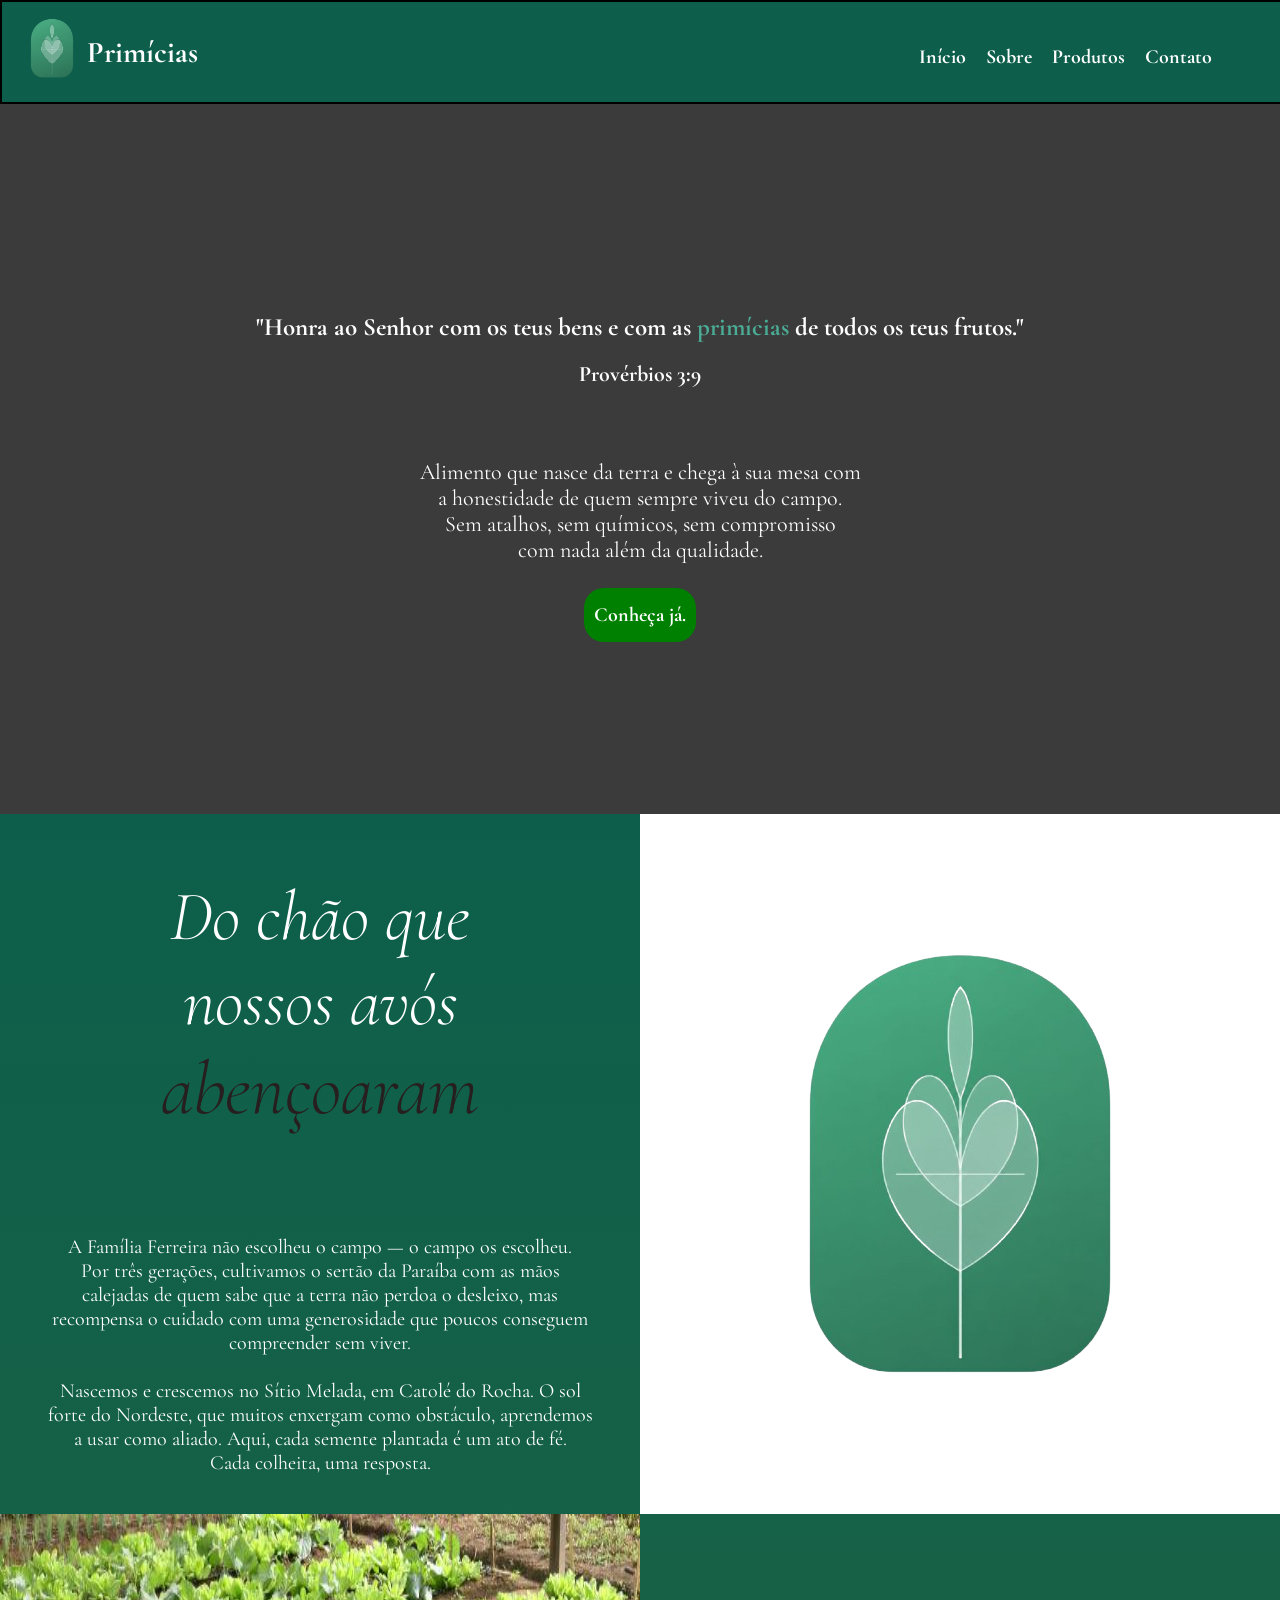
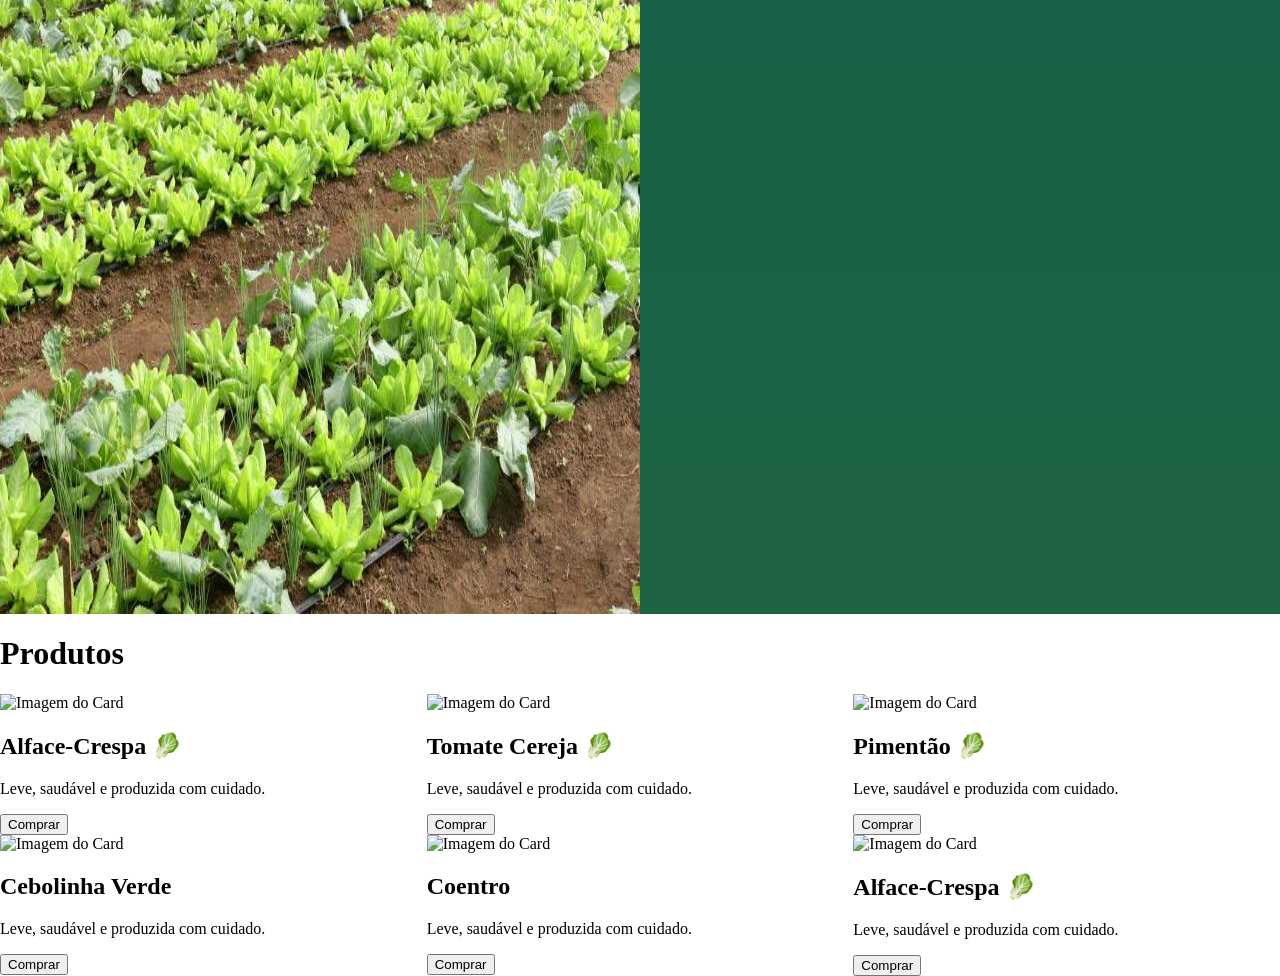
==== projeto/index.html @ 9769f923 "Base do Site" ====
<!DOCTYPE html>
<html lang="pt-br">
<head>

    <meta charset="UTF-8">
    <meta name="viewport" content="width=device-width, initial-scale=1.0">
    <title>Primícias</title>
    <link rel="stylesheet" href="style.css">
    
    <!-- FAVICON -->
    <link rel="icon" type="image/x-icon" href="assets/img/favicon.ico">
    <link rel="apple-touch-icon" href="assets/img/favicon.ico">
    
    <!-- IMPORTAÇÃO DA FONTE -->
    <link href="https://fonts.googleapis.com/css2?family=Cormorant+Garamond:ital,wght@0,300;0,400;0,500;0,600;0,700;1,300;1,400;1,500&family=Inter:wght@300;400;500;600&display=swap" rel="stylesheet">

</head>

<body>

    <header>

        <div class="identidade">
            <img src="assets/img/logo.png" alt="Logo - Primícias" class="logo">
            <h1>Primícias</h1>
        </div>

        <!-- MENU DE OPÇÕES -->
        <nav class="menu"> 
            <ul class="opcoes">
                <li><a href="#inicio">Início</a></li>
                <li><a href="#sobre">Sobre</a></li>
                <li><a href="#produtos">Produtos</a></li>
                <li><a href="#contato">Contato</a></li>
            </ul>
        </nav>

    </header>

    <main>    
        <section class="banner">

            <div class="BannerOpacidade"></div>
            <div class="bannerConteudo">
                <h1>"Honra ao Senhor com os teus bens e com as <span>primícias</span> de todos os teus frutos."</h1>
                <h2>Provérbios 3:9</h2>

                <br>

                <p>
                    Alimento que nasce da terra e chega à sua mesa com <br>
                    a honestidade de quem sempre viveu do campo. <br>
                    Sem atalhos, sem químicos, sem compromisso <br>
                    com nada além da qualidade.
                </p>
                <a class="butaoBanner">Conheça já.</a>
            </div>

        </section>
        
        <section id="sobre">

            <div class="sobre-esquerda">

                <div class="conteudo-texto">
                    <h1>
                        Do chão que <br>
                        nossos avós <br>
                        <span> abençoaram </span>
                    </h1>

                    <p text-align="justify">
                        A Família Ferreira não escolheu o campo — o campo os escolheu. <br>
                        Por três gerações, cultivamos o sertão da Paraíba com as mãos <br>
                        calejadas de quem sabe que a terra não perdoa o desleixo, mas <br>
                        recompensa o cuidado com uma generosidade que poucos conseguem <br>
                        compreender sem viver. <br>

                        <br>

                        Nascemos e crescemos no Sítio Melada, em Catolé do Rocha. O sol <br>
                        forte do Nordeste, que muitos enxergam como obstáculo, aprendemos <br>
                        a usar como aliado. Aqui, cada semente plantada é um ato de fé. <br>
                        Cada colheita, uma resposta.

                        <br>
                        <br>

                    </p>

                </div>

                <div class="conteudo-imagem-esquerda">
                        <img src="assets/img/horta.jpg" alt="Imagem do Sobre" class="sobre-imagem">
                </div>

            </div>

            <div class="sobre-direita">

                <div class="conteudo-imagem-direita">
                    <img src="assets/img/logo.png" alt="logo" class="sobre-imagem">
                </div>

                <div class="conteudo-texto">

                </div>

            </div>

        </section>

        <h1>Produtos</h1>
        <section id="produtos" class="cards-container">
            <div class="card">
                <img src="https://placeholder.com" alt="Imagem do Card" class="card-img">
                <div class="card-body">
                    <h2 class="card-title">Alface-Crespa 🥬</h2>
                    <p class="card-text">Leve, saudável e produzida com cuidado.</p>
                    <button class="card-btn">Comprar</button>
                </div>
            </div>

            <div class="card">
                <img src="https://placeholder.com" alt="Imagem do Card" class="card-img">
                <div class="card-body">
                    <h2 class="card-title">Tomate Cereja 🥬</h2>
                    <p class="card-text">Leve, saudável e produzida com cuidado.</p>
                    <button class="card-btn">Comprar</button>
                </div>
            </div>

            <div class="card">
                <img src="https://placeholder.com" alt="Imagem do Card" class="card-img">
                <div class="card-body">
                    <h2 class="card-title">Pimentão 🥬</h2>
                    <p class="card-text">Leve, saudável e produzida com cuidado.</p>
                    <button class="card-btn">Comprar</button>
                </div>
            </div>

            <div class="card">
                <img src="https://placeholder.com" alt="Imagem do Card" class="card-img">
                <div class="card-body">
                    <h2 class="card-title">Cebolinha Verde</h2>
                    <p class="card-text">Leve, saudável e produzida com cuidado.</p>
                    <button class="card-btn">Comprar</button>
                </div>
            </div>

            <div class="card">
                <img src="https://placeholder.com" alt="Imagem do Card" class="card-img">
                <div class="card-body">
                    <h2 class="card-title">Coentro</h2>
                    <p class="card-text">Leve, saudável e produzida com cuidado.</p>
                    <button class="card-btn">Comprar</button>
                </div>
            </div>

            <div class="card">
                <img src="https://placeholder.com" alt="Imagem do Card" class="card-img">
                <div class="card-body">
                    <h2 class="card-title">Alface-Crespa 🥬</h2>
                    <p class="card-text">Leve, saudável e produzida com cuidado.</p>
                    <button class="card-btn">Comprar</button>
                </div>
            </div>


        </section>

    </main>
    
</body>
</html>
---- projeto/style.css ----
@import url('https://fonts.googleapis.com/css2?family=Cormorant+Garamond:ital,wght@0,300;0,400;0,500;0,600;0,700;1,300;1,400;1,500&family=Inter:wght@300;400;500;600&display=swap');

body {
    background-color: white;
    width: 100vw;
    height: 100vh;
    margin: 0;
    padding: 0;
}

header {
    width: 100%;
    height: 10%;
    background: #0d5f4b;
    display: flex;
    align-items: center;
    justify-content: center;
    justify-content: space-between;
    padding: 5px 0px;
    z-index: 1000;
    position: sticky;
    top: 0;
    border: solid 2px black;
}

header img {
    width: 70px;
    height: 70px;
}

header h1 {
    color: white;
    font-family: 'Cormorant Garamond', serif;
    font-size: 30px;
}

.identidade {
    display: flex;
    padding: 5px;
    margin: 10px;
    justify-content: space-between;
}

.menu .opcoes {
    display: flex;
    align-items: center;
    position: relative;
    list-style: none;
    margin-right: 60px;
}

.menu .opcoes li a {
    border-radius: 15px;
    color: white;
    font-family: 'Cormorant Garamond', serif;
    text-decoration: none;
    padding: 5px 10px;
    display: block;
    margin-top: 10px;
    font-weight: bold;
    font-size: 20px;
    transition: 0.5s;
}

.menu .opcoes li a:hover {
    background-color: rgba(94, 92, 92, 0.493);
}

main {
    width: 100%;
    height: 100%;
}

.banner {
   position: relative;
   background-image: url(https://thumbs.dreamstime.com/b/verduras-vivas-vibrantes-bem-empilhadas-em-prateleiras-geleiras-geladeiras-de-supermercado-podem-ser-usadas-como-banner-ou-imagem-366500392.jpg);
   background-size: cover;
   background-position: center;
   background-repeat: no-repeat;
   min-height: 700px;
   width: 100%;
   display: flex;
   justify-content: center;
   align-items: center;
   margin-left: 0px;
   padding: 5px 0px;

}

.BannerOpacidade {
    position: absolute;
    min-height: 700px;
    width: 100%;
    background-color: rgba(0, 0, 0, 0.767);
    z-index: 1;
    padding: 5px 0px;
}

.bannerConteudo {
    color: white;
    font-family: 'Cormorant Garamond', serif;
    text-align: center;
    z-index: 2;
}

.bannerConteudo h1 {
    font-size: 25px;
    margin-bottom: 10px;
}

.bannerConteudo h2 {
    font-size: 22px;
    margin-bottom: 30px;
}

.bannerConteudo span {
    color: #4bac96;
}

.bannerConteudo p {
    font-size: 22px;
    margin-bottom: 40px;
}

.butaoBanner {
    background-color: green;
    font-size: 20px;
    font-weight: bold;
    padding: 15px 10px;
    border-radius: 20px;
    text-decoration: none;
    transition: 0.5s ease;
}

.butaoBanner:hover {
    background-color: rgb(2, 71, 2);
    padding: 17px 12px;
    cursor: pointer;
}

#sobre{
    width: 100%;
    min-height: 1400px;
    display: grid;
    grid-template-columns: 1fr 1fr;
    text-align: center;

    background: linear-gradient(#0d5f4b, #1e6343);
}

#sobre .esquerda {
    display: flex;
    align-items: center;
    justify-content: center;
    padding: 20px;
}

#sobre .conteudo-texto p{
    width: 100%;
    height: 50%;
    align-content: center;
    color: white;
    font-size: 20px;
    font-family: 'Cormorant Garamond', serif;
}

#sobre .conteudo-texto h1{
    align-content: center;
    color: white;
    margin-bottom: 100px;
    margin-top: 60px;
    font-size: 70px;
    font-family: 'Cormorant Garamond', serif;
    font-style: italic;
    font-weight: 300;
}

#sobre .conteudo-texto h1 span{
    align-content: center;
    color: rgb(39, 31, 31);
    margin-bottom: 60px;
    margin-top: 60px;
    font-size: 75px;
    font-family: 'Cormorant Garamond', serif;
    font-style: italic;
    font-weight: 300;
}

#sobre .conteudo-imagem-esquerda{
    width: 100%;
    height: 50%;
    align-content: center;

    margin-top: -5px;
}

#sobre .conteudo-imagem-esquerda img{
    width: 100%;
    height: 100%;
}

#sobre .direita {
    display: flex;
    align-content: center;
    justify-content: center;
    padding: 20px;
    background-color: white;
}

#sobre .conteudo-imagem-direita{
    width: 100%;
    height: 50%;
    background-color: white;
    align-content: center;
}

#produtos{
    display: grid;
    grid-template-columns: 1fr 1fr 1fr;
}
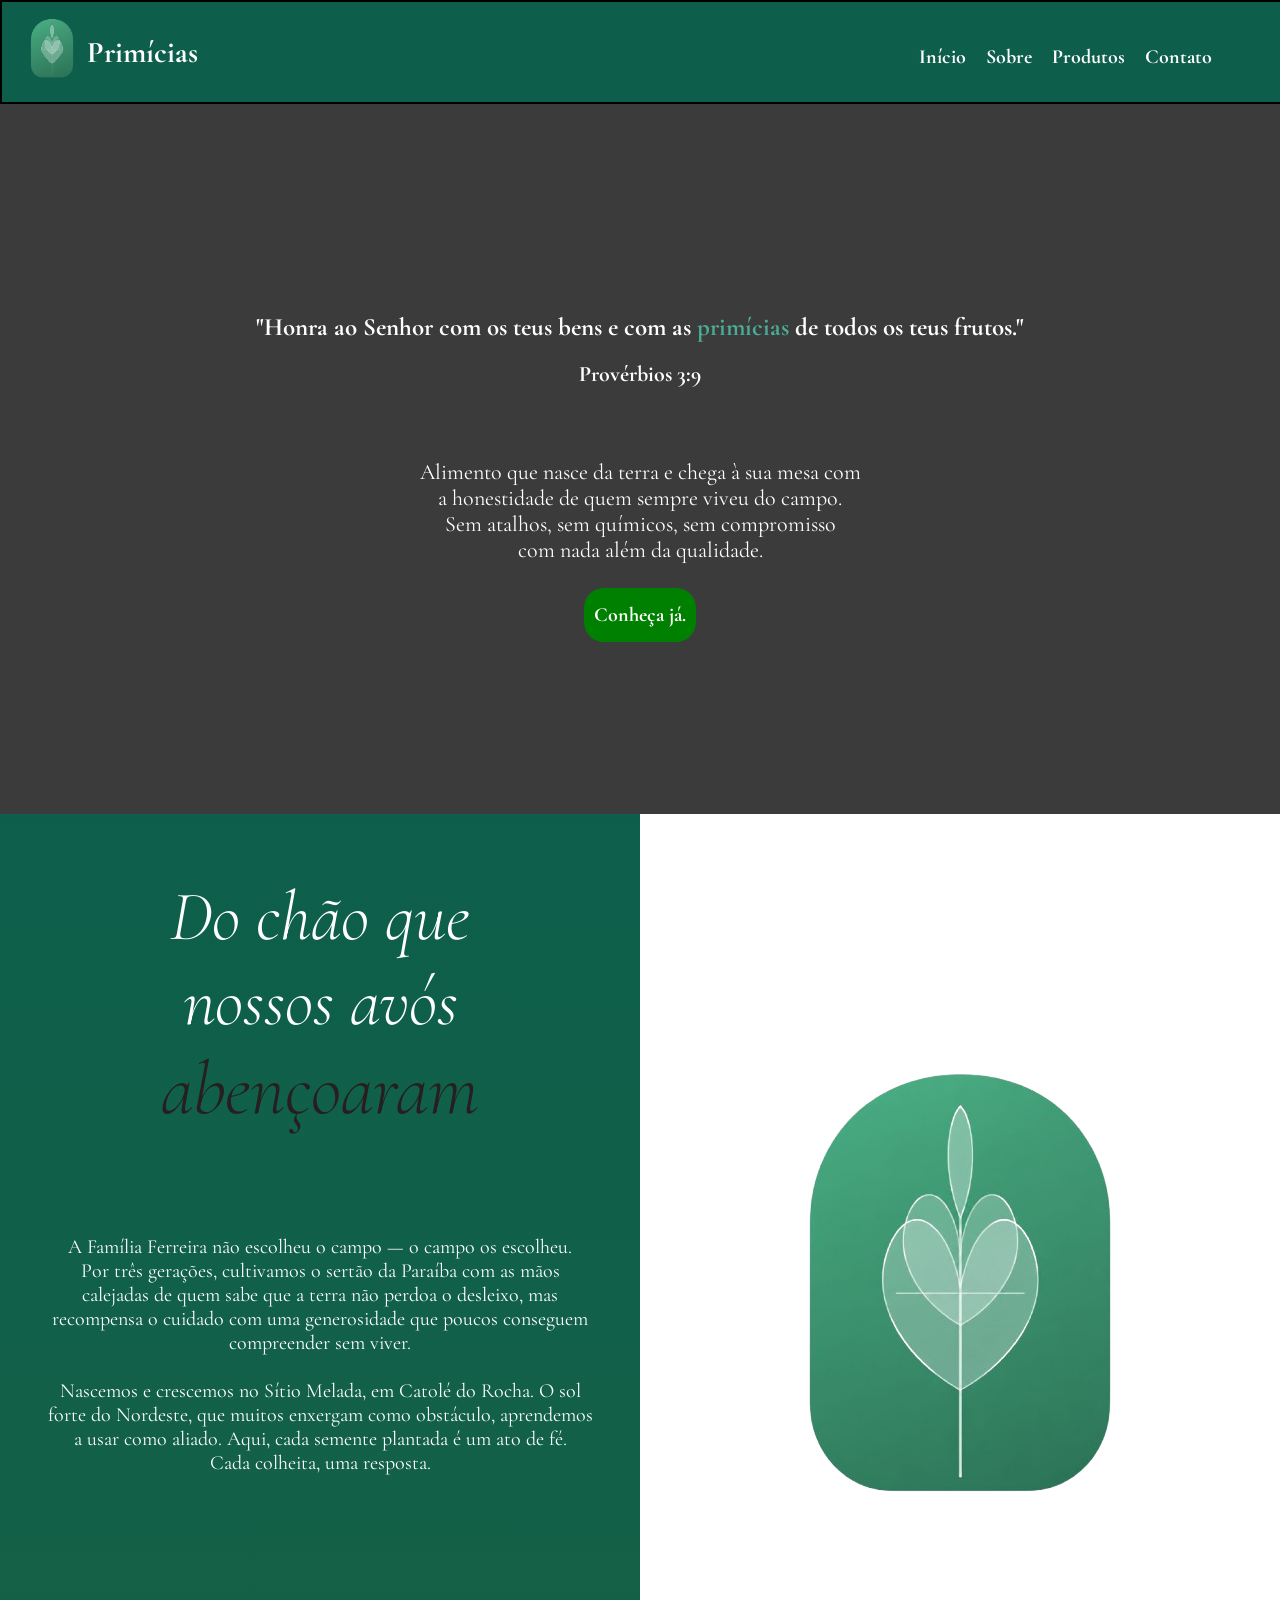
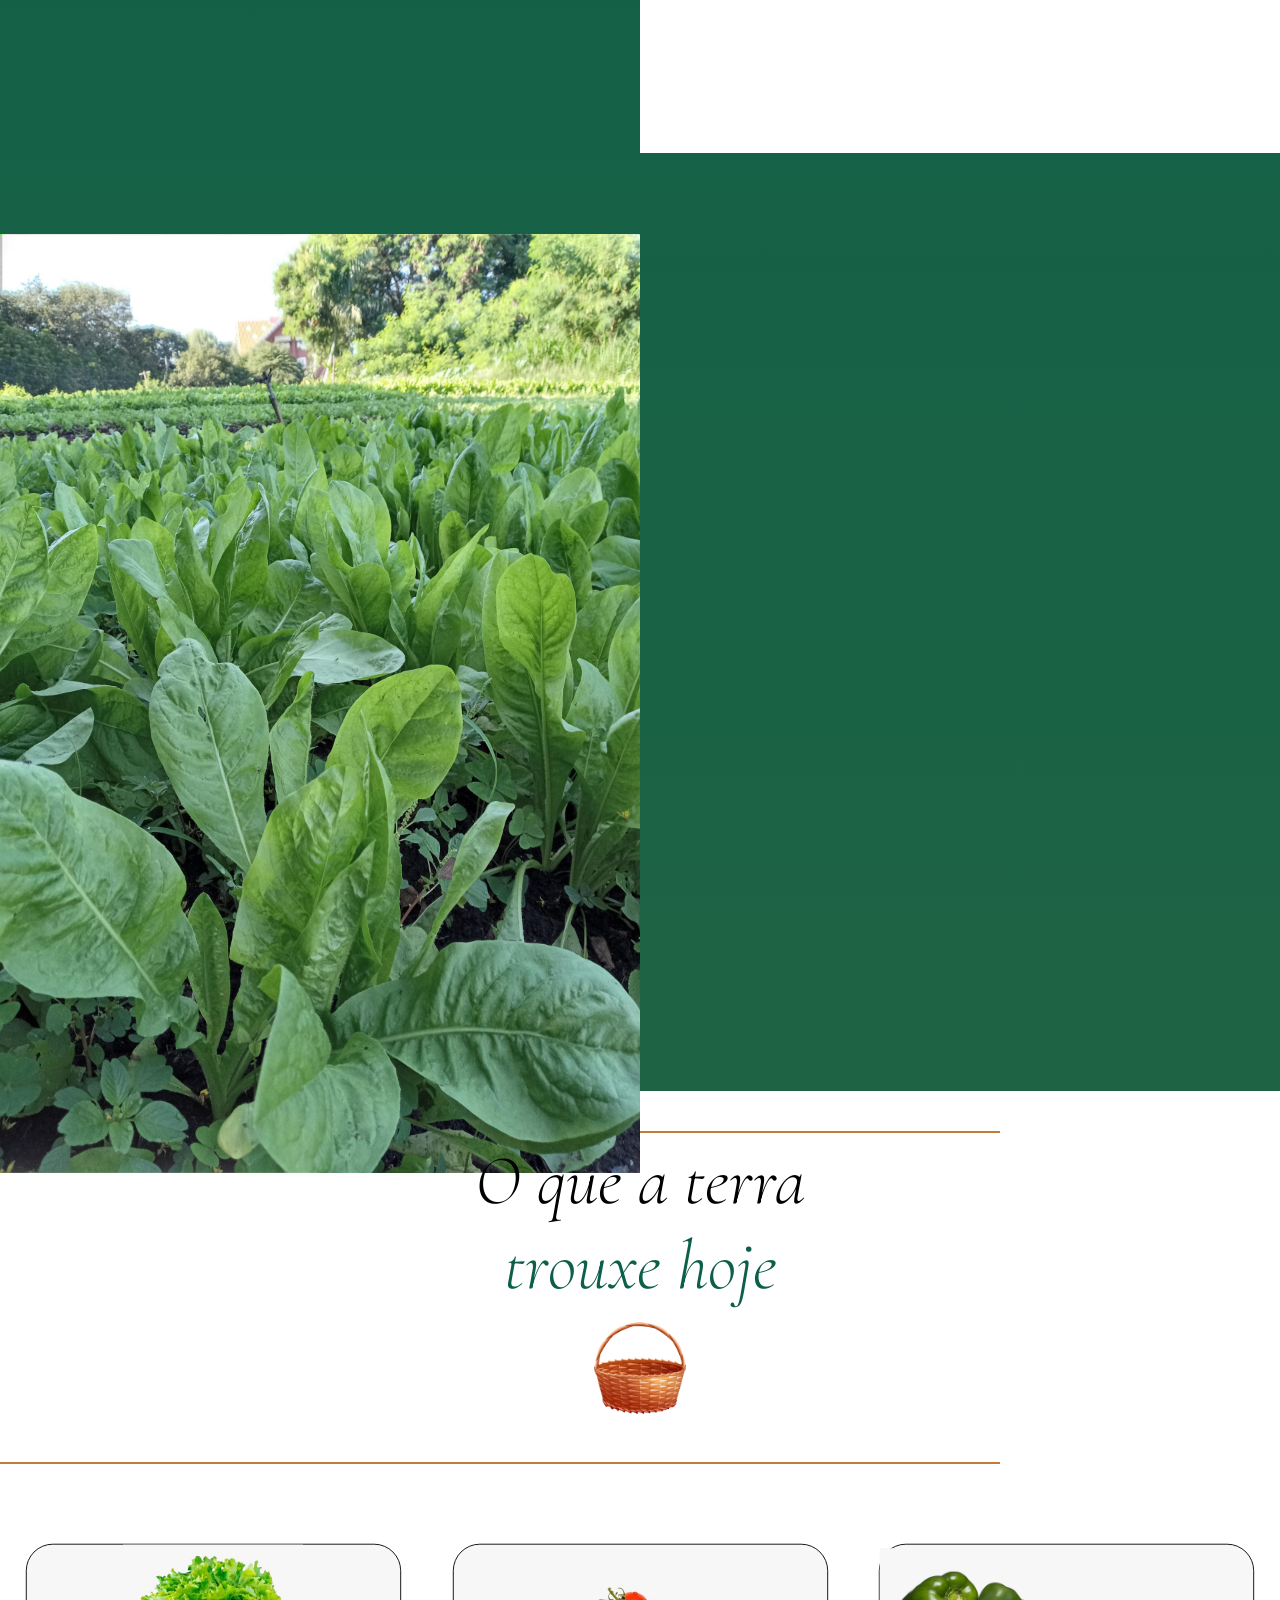
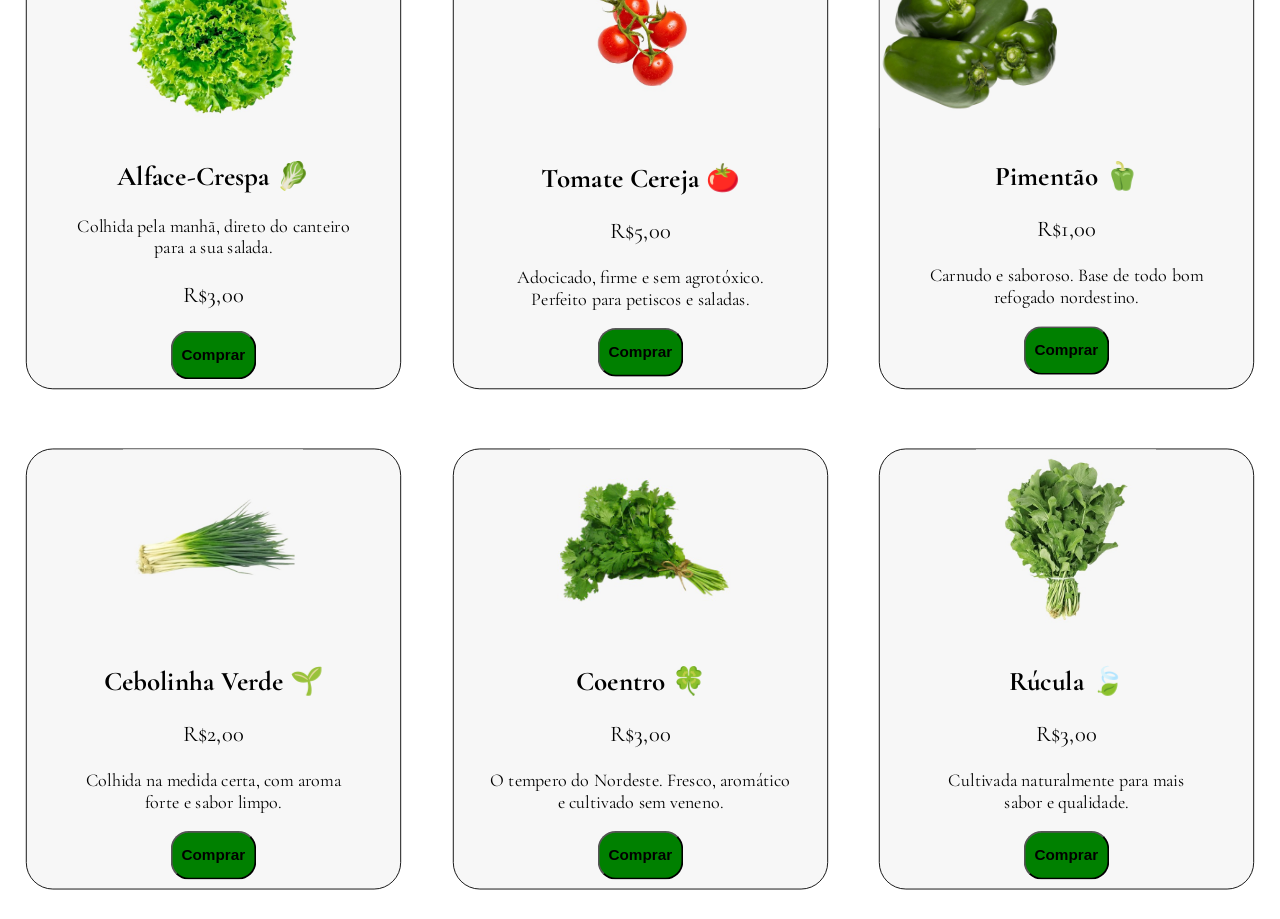
==== commit 65746afd: "quase pronto" ====
--- a/projeto/index.html
+++ b/projeto/index.html
@@ -38,6 +38,7 @@
     </header>
 
     <main>    
+
         <section class="banner">
 
             <div class="BannerOpacidade"></div>
@@ -110,62 +111,88 @@
 
         </section>
 
-        <h1>Produtos</h1>
-        <section id="produtos" class="cards-container">
-            <div class="card">
-                <img src="https://placeholder.com" alt="Imagem do Card" class="card-img">
+        <div class="produtos">
+
+            <div class="linha">
+                <p></p>
+            </div>
+
+            <h1 id="produtos">
+                O que a terra <br>
+                <span>trouxe hoje</span>
+            </h1>
+            <img src="assets/img/cesta.png" alt="Cesta" id="cesta">
+
+            <div class="linha">
+                <p></p>
+            </div>
+
+        </div>
+
+        <section class="cards-container">
+
+            <div class="card">
+                <img src="assets/img/alface.jpeg" width="300" class="card-img">
                 <div class="card-body">
                     <h2 class="card-title">Alface-Crespa 🥬</h2>
-                    <p class="card-text">Leve, saudável e produzida com cuidado.</p>
-                    <button class="card-btn">Comprar</button>
-                </div>
-            </div>
-
-            <div class="card">
-                <img src="https://placeholder.com" alt="Imagem do Card" class="card-img">
-                <div class="card-body">
-                    <h2 class="card-title">Tomate Cereja 🥬</h2>
-                    <p class="card-text">Leve, saudável e produzida com cuidado.</p>
-                    <button class="card-btn">Comprar</button>
-                </div>
-            </div>
-
-            <div class="card">
-                <img src="https://placeholder.com" alt="Imagem do Card" class="card-img">
-                <div class="card-body">
-                    <h2 class="card-title">Pimentão 🥬</h2>
-                    <p class="card-text">Leve, saudável e produzida com cuidado.</p>
-                    <button class="card-btn">Comprar</button>
-                </div>
-            </div>
-
-            <div class="card">
-                <img src="https://placeholder.com" alt="Imagem do Card" class="card-img">
-                <div class="card-body">
-                    <h2 class="card-title">Cebolinha Verde</h2>
-                    <p class="card-text">Leve, saudável e produzida com cuidado.</p>
-                    <button class="card-btn">Comprar</button>
-                </div>
-            </div>
-
-            <div class="card">
-                <img src="https://placeholder.com" alt="Imagem do Card" class="card-img">
-                <div class="card-body">
-                    <h2 class="card-title">Coentro</h2>
-                    <p class="card-text">Leve, saudável e produzida com cuidado.</p>
-                    <button class="card-btn">Comprar</button>
-                </div>
-            </div>
-
-            <div class="card">
-                <img src="https://placeholder.com" alt="Imagem do Card" class="card-img">
-                <div class="card-body">
-                    <h2 class="card-title">Alface-Crespa 🥬</h2>
-                    <p class="card-text">Leve, saudável e produzida com cuidado.</p>
-                    <button class="card-btn">Comprar</button>
-                </div>
-            </div>
-
+                    <p class="card-text">Colhida pela manhã, direto do canteiro <br> para a sua salada.</p>
+                    <p class="preco">R$3,00</p>
+                    <button class="card-btn">Comprar</button>
+                </div>
+            </div>
+
+            <div class="card">
+                <img src="assets/img/tomate.jpeg" alt="Imagem do Card" class="card-img">
+                <div class="card-body">
+                    <h2 class="card-title">Tomate Cereja 🍅</h2>
+                    <p class="preco">R$5,00</p>
+                    <p class="card-text">Adocicado, firme e sem agrotóxico. <br> Perfeito para petiscos e saladas. </p>
+                    <button class="card-btn">Comprar</button>
+                </div>
+            </div>
+
+            <div class="card">
+                <div class= "card-img">
+                    <img src="assets/img/pimentao.jpeg" class="card-img">
+                </div>
+                <div class="card-body">
+                    <h2 class="card-title">Pimentão 🫑</h2>
+                    <p class="preco">R$1,00</p>
+                    <p class="card-text">Carnudo e saboroso. Base de todo bom  <br> refogado nordestino.</p>
+                    <button class="card-btn">Comprar</button>
+                </div>
+            </div>
+
+            <div class="card">
+                <img src="assets/img/cebolinha.jpeg" alt="Imagem do Card" class="card-img">
+                    <div class="card-body">
+                        <h2 class="card-title">Cebolinha Verde 🌱</h2>
+                        <p class="preco">R$2,00</p>
+                        <p class="card-text">Colhida na medida certa, com aroma <br> forte e sabor limpo.</p>
+                        <button class="card-btn">Comprar</button>
+                    </div>
+            </div>
+
+            <div class="card">
+                <img src="assets/img/coentro.jpeg" class="card-img">
+                <div class="card-body">
+                    <h2 class="card-title">Coentro 🍀</h2>
+                    <p class="preco">R$3,00</p>
+                    <p class="card-text">O tempero do Nordeste. Fresco, aromático <br> e cultivado sem veneno.</p>
+                    <button class="card-btn">Comprar</button>
+                </div>
+            </div>
+
+            <div class="card">
+                <img src="assets/img/rucula.jpeg" class="card-img">
+                <div class="card-body">
+                    <h2 class="card-title">Rúcula 🍃</h2>
+                    <p class="preco">R$3,00</p>
+                    <p class="card-text">Cultivada naturalmente para mais <br> sabor e qualidade.</p>
+                    <button class="card-btn">Comprar</button>
+                    
+                </div>
+            </div>
 
         </section>
 
--- a/projeto/style.css
+++ b/projeto/style.css
@@ -191,7 +191,7 @@
     height: 50%;
     align-content: center;
 
-    margin-top: -5px;
+    margin-top: 335px;
 }
 
 #sobre .conteudo-imagem-esquerda img{
@@ -214,8 +214,98 @@
     align-content: center;
 }
 
-#produtos{
+.produtos {
+    text-align: center;
+    justify-items: center;
+}
+
+.linha {
+    width: 1000px;
+    height: 2px;
+    background-color: #C47B3A;
+
+    margin-top: 40px;
+    margin-bottom: 5px;
+}
+
+#produtos {
+    text-align: center;
+    font-family: 'Cormorant Garamond', serif;
+    font-size: 70px;
+    font-style: italic;
+    font-weight: 300;
+
+    margin-top: 5px;
+    margin-bottom: 10px;
+
+}
+
+#produtos span{
+    color: #0d5f4b;
+}
+
+#cesta {
+    width: 100px;
+    height: 100px;
+    text-align: center;
+}
+
+.cards-container{
     display: grid;
     grid-template-columns: 1fr 1fr 1fr;
-}
-
+
+    margin-top: 50px;
+}
+
+.card {
+    align-content: center;
+    justify-items: center;
+    text-align: center;
+    border-radius: 30px;
+    margin: 5px;
+    background-color: #F7F7F7;
+    border: solid 1px black;
+
+    scale: 0.9;
+
+}
+
+.card:hover {
+    scale: 1;
+}
+
+.card-body {
+    justify-content: center;
+    align-content: center;
+    justify-items: center;
+    padding: 10px;
+
+    font-family: 'Cormorant Garamond', serif;
+    font-size: 20px
+}
+
+.preco {
+    font-size: 25px;
+    font-weight: 400;
+}
+
+.card-img{
+    width: 200px;
+    height: 200px;
+}
+
+.card-btn {
+    background-color: green;
+    font-size: 17px;
+    font-weight: bold;
+    padding: 15px 10px;
+    border-radius: 20px;
+    align-items: center;
+    transition: 0.5s ease;
+}
+
+.card-btn:hover{
+    background-color: rgb(33, 146, 33);
+    scale: 1.1;
+    cursor: pointer;
+}
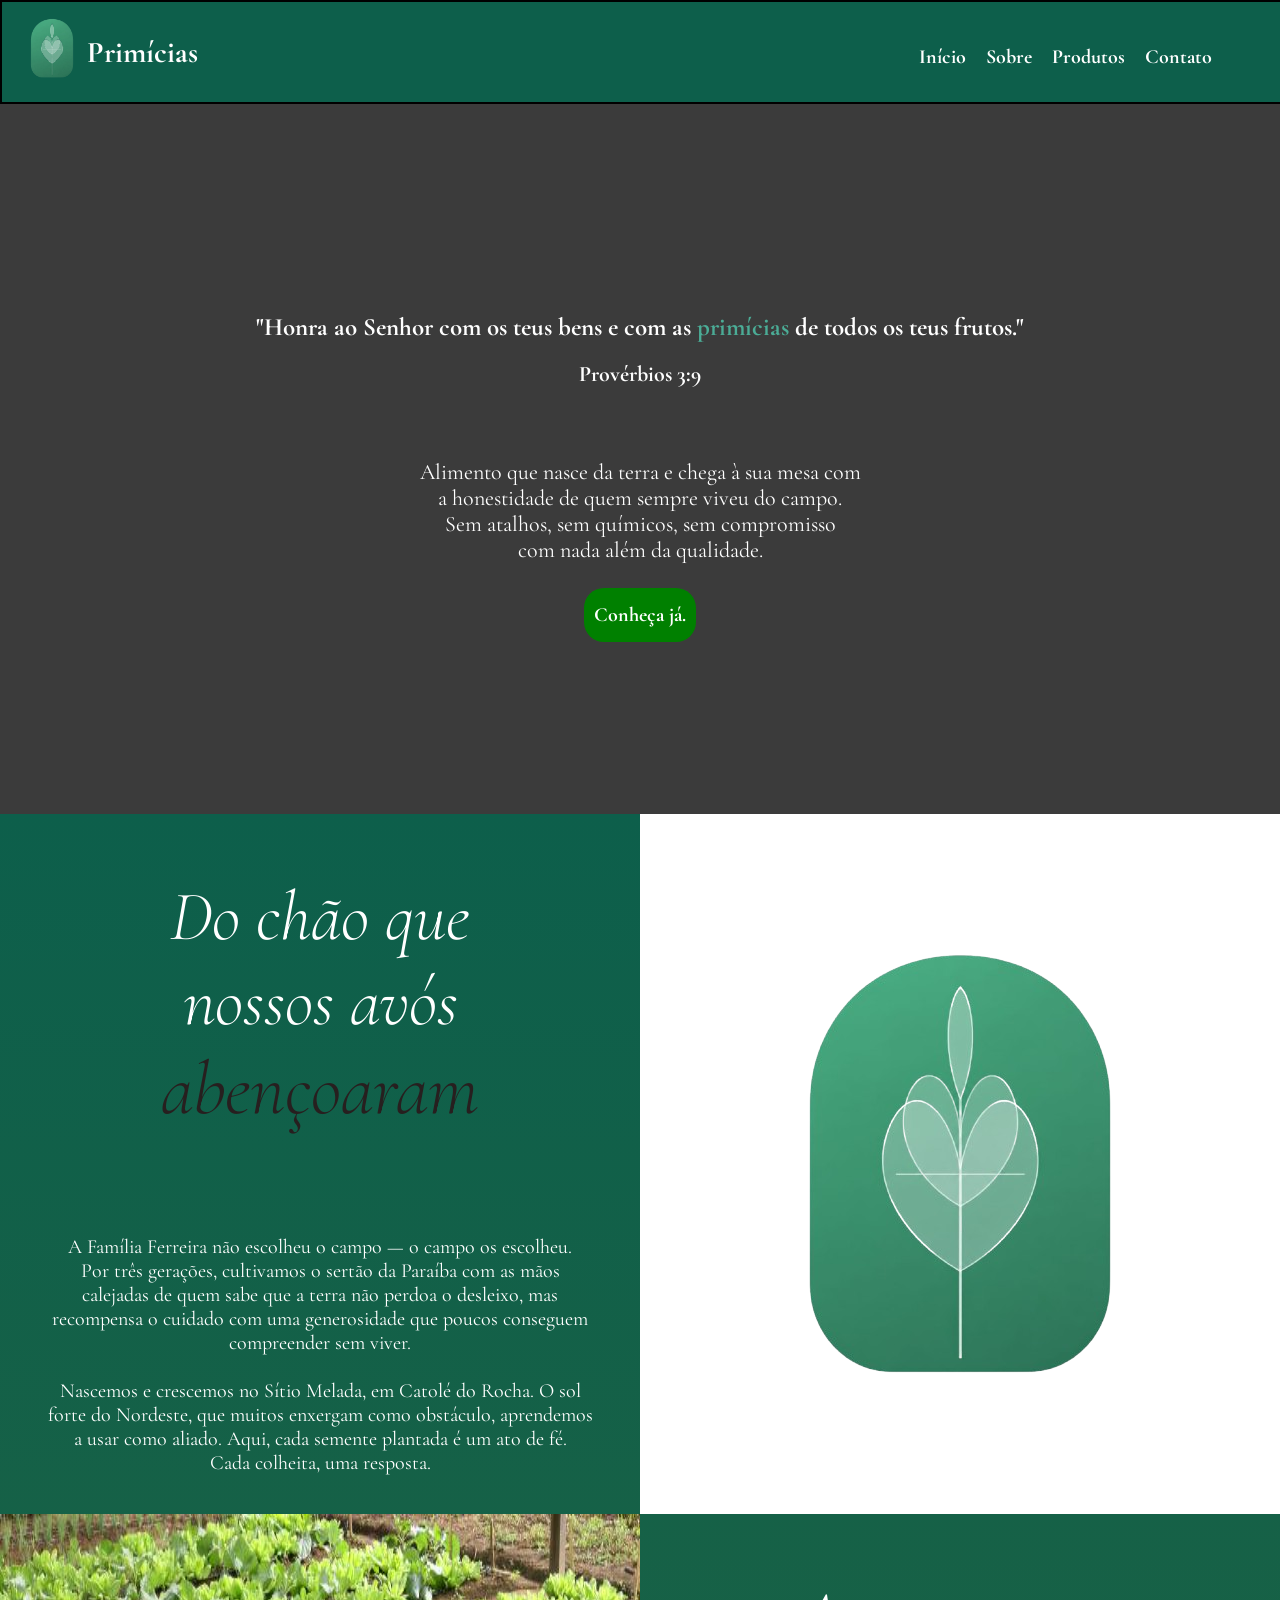
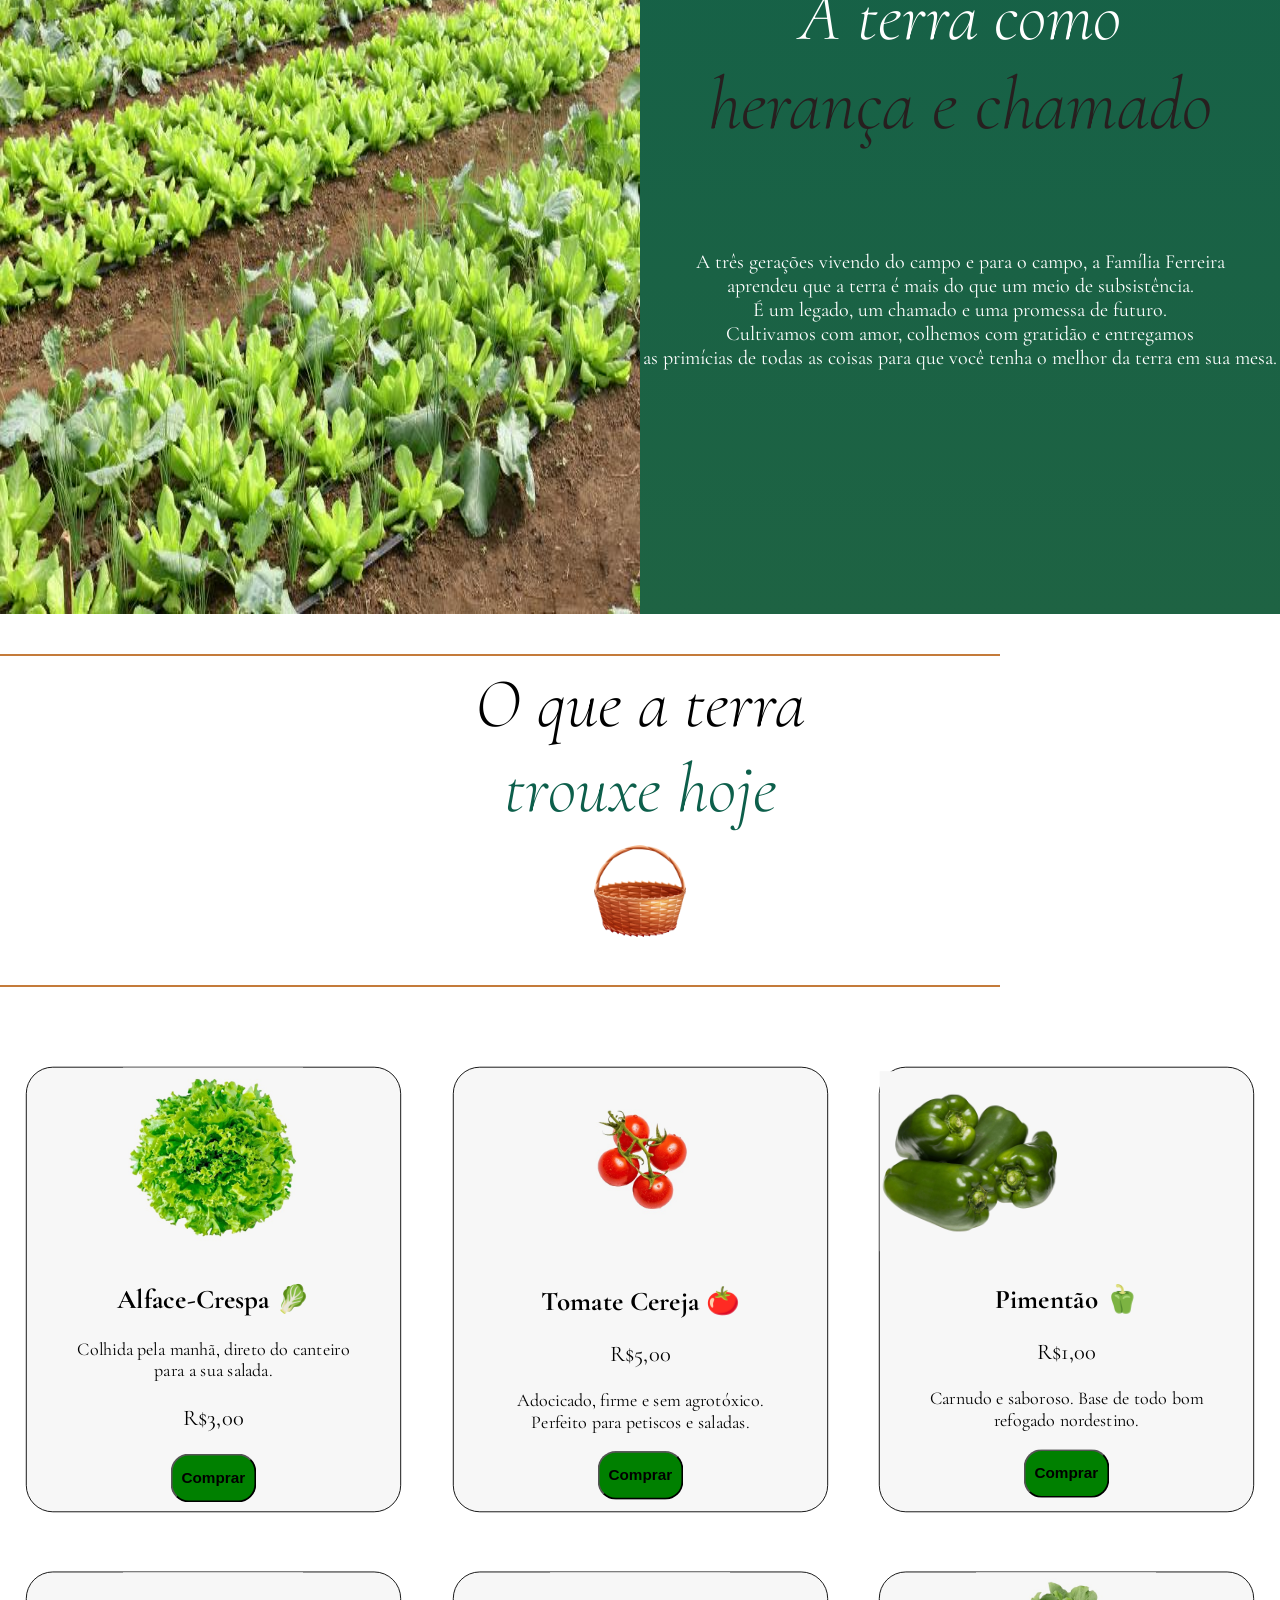
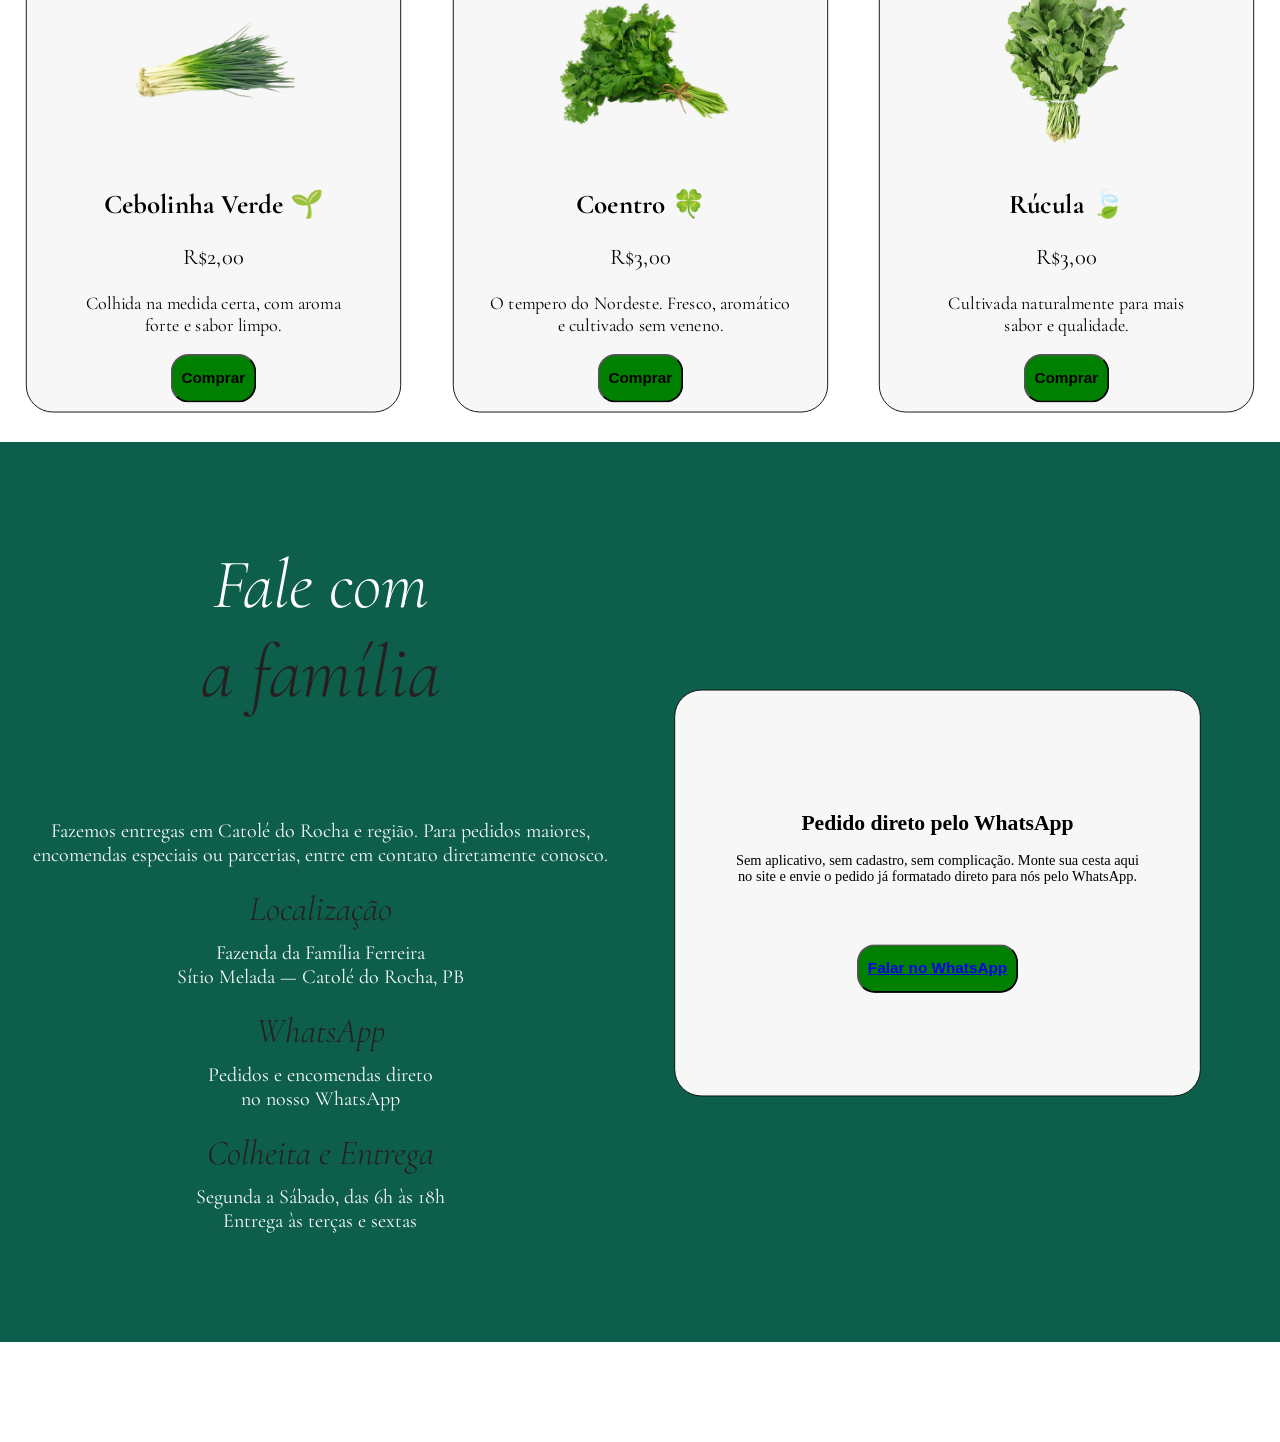
==== commit de473f6c: "versao final (sem respansividade)" ====
--- a/projeto/index.html
+++ b/projeto/index.html
@@ -39,6 +39,7 @@
 
     <main>    
 
+        <!-- BANNER -->
         <section class="banner">
 
             <div class="BannerOpacidade"></div>
@@ -58,9 +59,12 @@
             </div>
 
         </section>
-        
+
+
+        <!-- SESSÃO - SOBRE -->
         <section id="sobre">
-
+            
+            <!-- SOBRE - ESQUERDA -->
             <div class="sobre-esquerda">
 
                 <div class="conteudo-texto">
@@ -97,6 +101,7 @@
 
             </div>
 
+            <!-- SOBRE - DIREITA -->
             <div class="sobre-direita">
 
                 <div class="conteudo-imagem-direita">
@@ -104,6 +109,19 @@
                 </div>
 
                 <div class="conteudo-texto">
+
+                    <h1>
+                        A terra como <br>
+                        <span>herança e chamado</span>
+                    </h1>
+
+                    <p>
+                        A três gerações vivendo do campo e para o campo, a Família Ferreira <br>
+                        aprendeu que a terra é mais do que um meio de subsistência. <br>
+                        É um legado, um chamado e uma promessa de futuro. <br>
+                        Cultivamos com amor, colhemos com gratidão e entregamos <br>
+                        as primícias de todas as coisas para que você tenha o melhor da terra em sua mesa.
+                    </p>
 
                 </div>
 
@@ -196,6 +214,65 @@
 
         </section>
 
+        <section id="contato">
+
+            <div class="contato-esquerda">
+
+                <div class="conteudo-texto">
+
+                    <h1>
+                        Fale com <br>
+                        <span>a família</span>
+                    </h1>
+
+                    <p>
+                        Fazemos entregas em Catolé do Rocha e região. Para pedidos maiores, <br>
+                        encomendas especiais ou parcerias, entre em contato diretamente conosco. <br>
+                    </p>
+
+                    <h2>Localização</h2>
+                    <p>
+                        Fazenda da Família Ferreira <br>
+                        Sítio Melada — Catolé do Rocha, PB <br>
+                    </p>
+
+                    <h2>WhatsApp</h2>
+                    <p>
+                        Pedidos e encomendas direto <br>
+                        no nosso WhatsApp <br>
+                    </p>
+
+                    <h2>Colheita e Entrega</h2>
+                    <p>
+                        Segunda a Sábado, das 6h às 18h <br>
+                        Entrega às terças e sextas <br>
+                    </p>
+
+                </div>
+
+            </div>
+
+            <div class="contato-direita">
+
+                <div class="card-contato">
+
+                    <h1>Pedido direto pelo WhatsApp</h1>
+
+                    <p>
+                        Sem aplicativo, sem cadastro, sem complicação. Monte sua cesta aqui <br>
+                        no site e envie o pedido já formatado direto para nós pelo WhatsApp. <br>
+                    </p>
+
+                    <button class="card-btn">
+                        <a href="index.html">Falar no WhatsApp</a>
+                    </button>
+
+                </div>
+
+            </div>
+
+        </section>
+
     </main>
     
 </body>
--- a/projeto/style.css
+++ b/projeto/style.css
@@ -191,7 +191,7 @@
     height: 50%;
     align-content: center;
 
-    margin-top: 335px;
+    margin-top: -5px;
 }
 
 #sobre .conteudo-imagem-esquerda img{
@@ -308,4 +308,99 @@
     background-color: rgb(33, 146, 33);
     scale: 1.1;
     cursor: pointer;
+}
+
+#contato {
+    width: 100%;
+    min-height: 900px;
+    background-color: #0d5f4b;
+    text-align: center;
+
+    display: grid;
+    grid-template-columns: 1fr 1fr;
+}
+
+.contato-esqueda {
+    display: flex;
+    align-items: center;
+    justify-content: center;
+    padding: 20px;
+
+    width: 50%;
+    height: 100%;
+}
+
+#contato .conteudo-texto {
+    width: 100%;
+    height: 100%;
+    align-content: left;
+}
+
+#contato .conteudo-texto h1{
+    align-content: center;
+    color: white;
+    margin-bottom: 100px;
+    margin-top: 100px;
+    font-size: 70px;
+    font-family: 'Cormorant Garamond', serif;
+    font-style: italic;
+    font-weight: 300;
+}
+
+#contato .conteudo-texto h1 span{
+    align-content: center;
+    color: rgb(39, 31, 31);
+    margin-top: 60px;
+    font-size: 75px;
+    font-family: 'Cormorant Garamond', serif;
+    font-style: italic;
+    font-weight: 300;
+}
+
+#contato .conteudo-texto p{
+    width: 100%;
+    height: 50%;
+    align-content: center;
+    color: white;
+    font-size: 20px;
+    font-family: 'Cormorant Garamond', serif;
+
+    margin-top: -200px;
+}
+
+#contato .conteudo-texto h2 {
+    align-content: center;
+    color: white;
+    margin-bottom: 10px;
+    margin-top: -200px;
+    font-size: 35px;
+    font-family: 'Cormorant Garamond', serif;
+    font-style: italic;
+    font-weight: 300;
+
+    color: rgb(39, 31, 31);
+}
+
+.card-contato {
+    align-content: center;
+    justify-items: center;
+    text-align: center;
+    border-radius: 30px;
+    margin: 5px;
+    background-color: #F7F7F7;
+    border: solid 1px black;
+    height: 50%;
+
+    margin-top: 225px;
+    margin-right: 50px;
+
+    scale: 0.9; 
+}
+
+.card-contato:hover{
+    scale: 1;
+}
+
+#contato .card-btn {
+    margin-top: 50px;
 }
